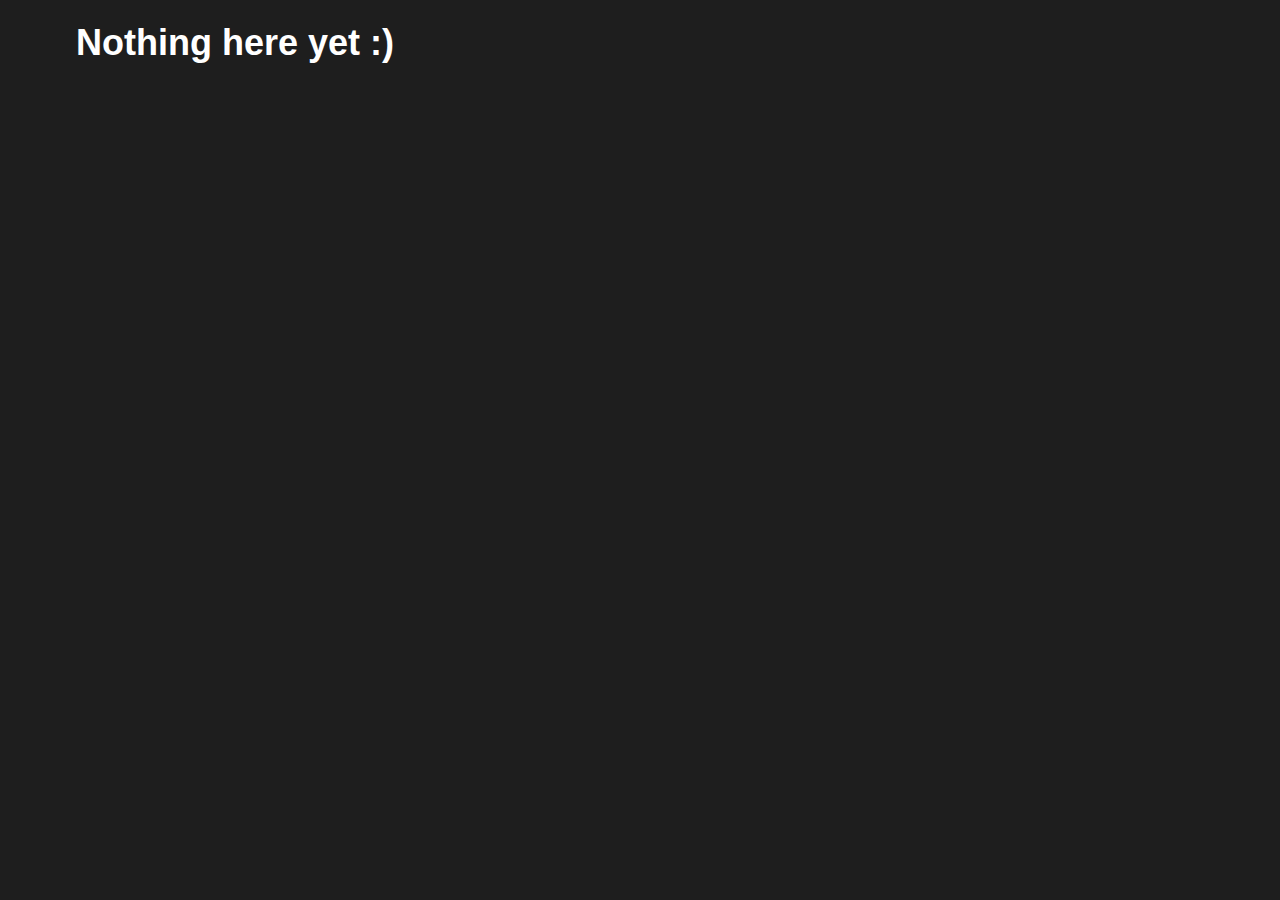
==== privacy.html @ 491a7178 "Add basic Support, Privacy Policy and Terms & Conditions page structure" ====
<!DOCTYPE html>
<html lang="en">
    <head>
        <meta charset="UTF-8">
        <meta name="viewport" content="width=device-width, initial-scale=1.0">

        <title>Privacy Policy</title>

        <link rel="stylesheet" href="resources/css/header.css">
        <link rel="stylesheet" href="resources/css/shared.css">
        <link rel="stylesheet" href="resources/css/footer.css">

        <link rel="apple-touch-icon" sizes="180x180" href="resources/favicon/apple-touch-icon.png">
        <link rel="icon" type="image/png" sizes="32x32" href="resources/favicon/favicon-32x32.png">
        <link rel="icon" type="image/png" sizes="16x16" href="resources/favicon/favicon-16x16.png">
        <link rel="icon" href="resources/favicon/favicon.ico">
        <link rel="manifest" href="resources/favicon/site.webmanifest">

    </head>
    
    <body>
        <h3>Nothing here yet :)</h3>
    </body>
</html>
---- resources/css/header.css ----
.app__header__link {
    display: flex;
    align-items: center;
    justify-content: center;
    gap: 0.5rem;
    text-decoration: none;
    color: var(--primary-color);
}

.app__header__icon {
    width: 2rem;
    border-radius: 0.25rem;
}

.app__header__name {
    font-size: 1rem;
    font-weight: 600;
}
---- resources/css/shared.css ----
:root {
    --primary-color: #FFFFFF;
    --secondary-color: #C7C7C7;
    --disabled-color: #969494;
    --background-color: #1E1E1E;
    --accent-color: #E3D58B;
    --contrast-color: #2D2A29;
}

* {
    margin: 0;
    padding: 0;
    box-sizing: border-box;
}

html {
    font-family: -apple-system, BlinkMacSystemFont, sans-serif;
    font-size: 18px;
    background-color: var(--background-color);
    color: var(--primary-color);
    line-height: 1.6;
}

h1 {
    font-size: 4rem;
    line-height: 1.2;
}

h2 {
    font-size: 3rem;
    font-weight: 400;
    line-height: 1.3;
}

h3 {
    font-size: 2rem;
    font-weight: 600;
    line-height: 1.4;
}

body {
    max-width: 1200px;
    margin: 0 auto;
    padding: 1rem 2rem;
}
---- resources/css/footer.css ----
.app__footer {
    display: flex;
    justify-content: center;
    gap: 3em;
    margin: 0 auto;
    align-items: center;
    max-width: 650px;
}

@media (max-width: 750px) {
    .app__footer {
        flex-direction: column;
        gap: 1em;
    }
}

.app__footer__link {
    flex: 1;
    text-decoration: none;
    color: var(--secondary-color);
    font-size: 0.75rem;
    text-align: center;
}

.app__footer__link:hover {
    font-weight: 600;
    color: var(--accent-color);
}

.app__footer__divider {
    background-color: var(--disabled-color);
    width: 1px;
    height: 2em;
    opacity: 0.2;
}

@media (max-width: 750px) {
    .app__footer__divider {
        height: 1px;
        width: 100%;
    }
}
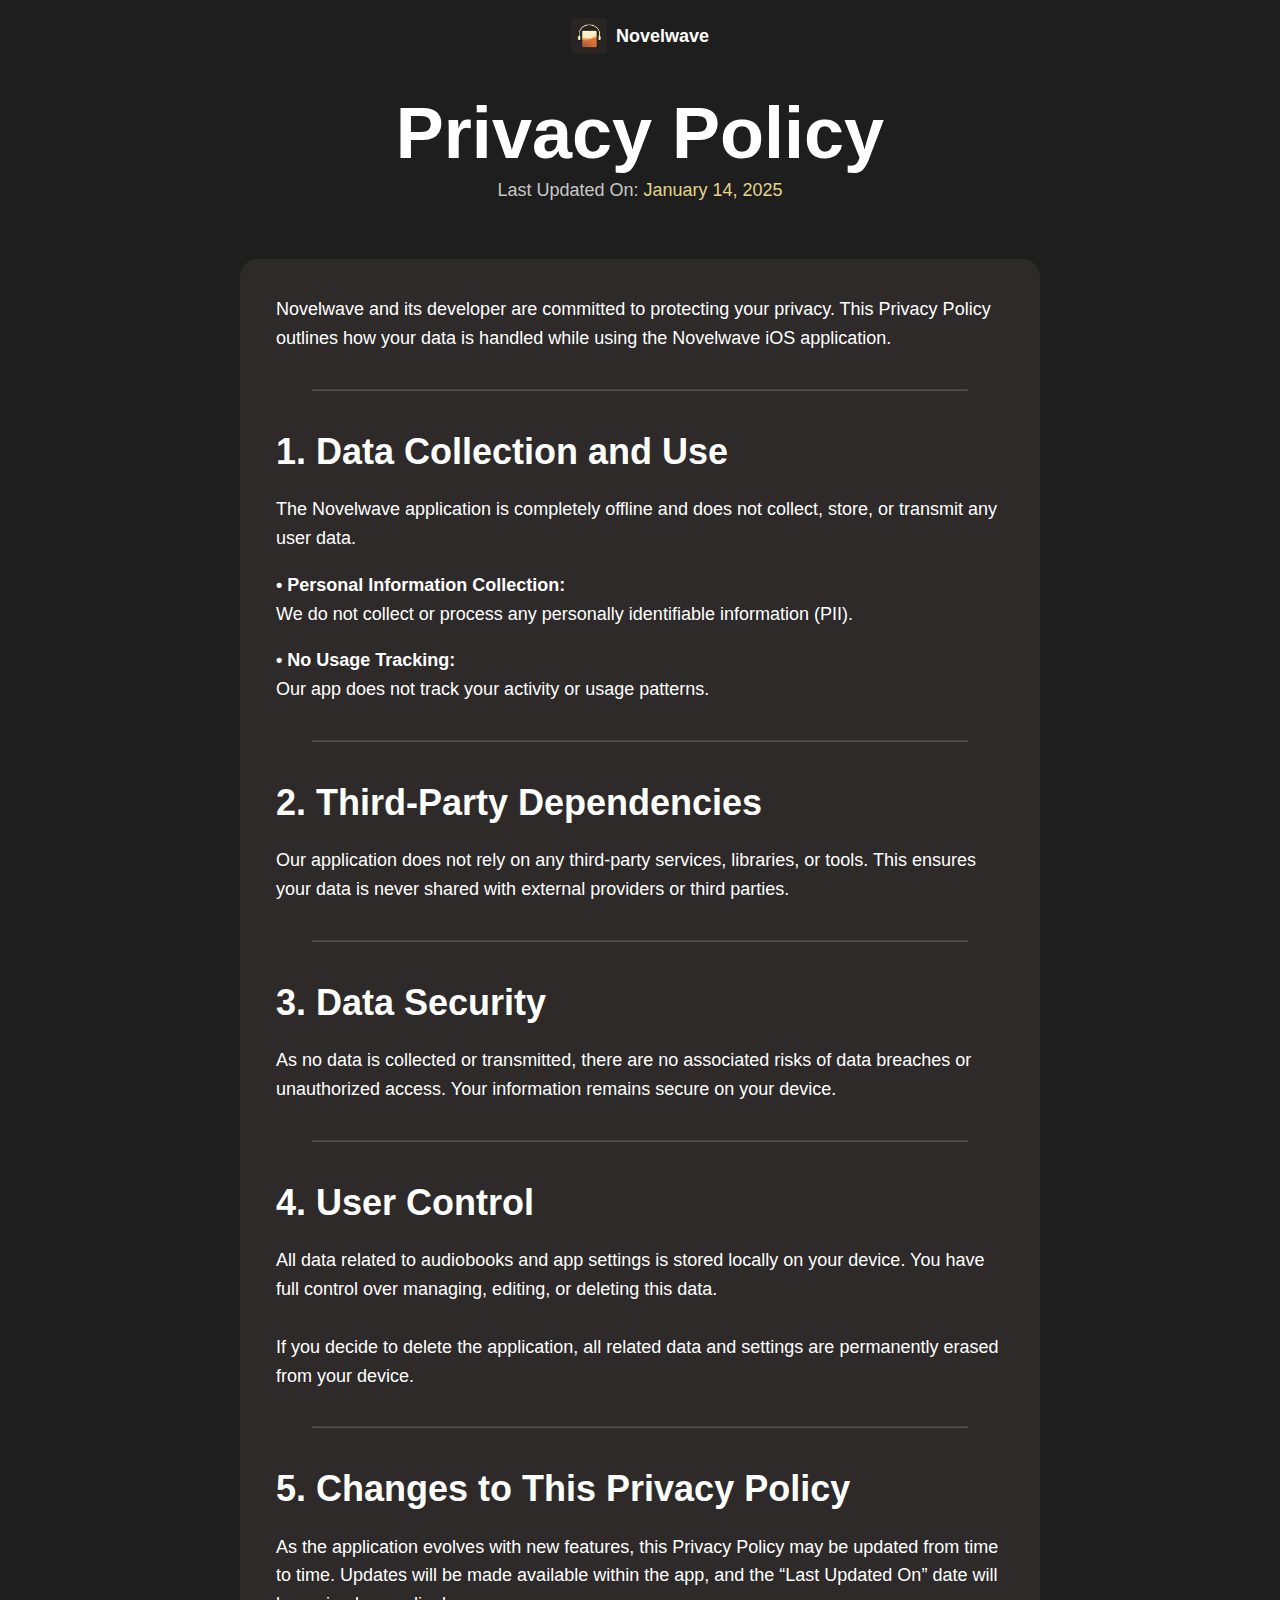
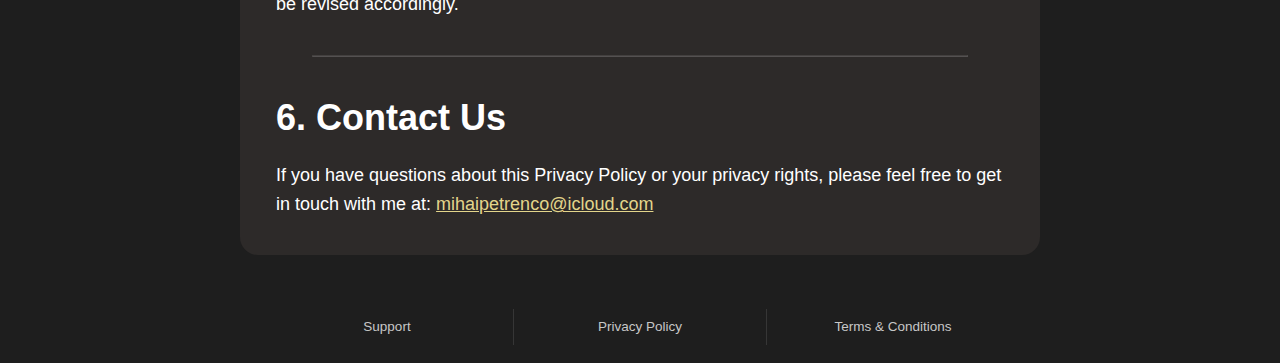
==== commit 5c830121: "Add Privacy Policy page structure" ====
--- a/privacy.html
+++ b/privacy.html
@@ -9,6 +9,7 @@
         <link rel="stylesheet" href="resources/css/header.css">
         <link rel="stylesheet" href="resources/css/shared.css">
         <link rel="stylesheet" href="resources/css/footer.css">
+        <link rel="stylesheet" href="resources/css/privacy.css">
 
         <link rel="apple-touch-icon" sizes="180x180" href="resources/favicon/apple-touch-icon.png">
         <link rel="icon" type="image/png" sizes="32x32" href="resources/favicon/favicon-32x32.png">
@@ -19,6 +20,79 @@
     </head>
     
     <body>
-        <h3>Nothing here yet :)</h3>
+
+        <!-- HEADER -->
+        <header class="app__header">
+            <a class="app__header__link" href="/">
+                <img class="app__header__icon" src="resources/icons/icon.novelwave.png" alt="Novelwave app icon">
+                <p class="app__header__name">Novelwave</p>
+            </a>
+        </header>
+
+        <!-- MAIN -->
+        <main>
+            <section class="privacy">
+                <h1 class="privacy__title">Privacy Policy</h1>
+                <p class="privacy__effective-date">Last Updated On: <span class="privacy__effective-date--date">January 14, 2025</span></p>
+                <div class="privacy__content">
+
+                    <p>
+                        Novelwave and its developer are committed to protecting your privacy. 
+                        This Privacy Policy outlines how your data is handled while using the Novelwave iOS application.
+                    </p>
+                    
+                    <hr>
+
+                    <h3>1. Data Collection and Use</h3>
+                    
+                    <p>
+                        The Novelwave application is completely offline and does not collect, store, or transmit any user data.
+                        <ul>
+                            <li>
+                                <strong>• Personal Information Collection:</strong><br />We do not collect or process any personally identifiable information (PII).
+                            </li> 
+                            <li>
+                                <strong>• No Usage Tracking:</strong><br />Our app does not track your activity or usage patterns.
+                            </li>
+                        </ul>
+                    </p>
+                    
+                    <hr>
+                    
+                    <h3>2. Third-Party Dependencies</h3>
+                    <p>Our application does not rely on any third-party services, libraries, or tools. This ensures your data is never shared with external providers or third parties.</p>
+
+                    <hr>
+
+                    <h3>3. Data Security</h3>
+                    <p>As no data is collected or transmitted, there are no associated risks of data breaches or unauthorized access. Your information remains secure on your device.</p>
+
+                    <hr>
+
+                    <h3>4. User Control</h3>
+                    <p>All data related to audiobooks and app settings is stored locally on your device. You have full control over managing, editing, or deleting this data.<br/ ><br/ >If you decide to delete the application, all related data and settings are permanently erased from your device.</p>
+                    
+                    <hr>
+
+                    <h3>5. Changes to This Privacy Policy</h3>
+                    <p>As the application evolves with new features, this Privacy Policy may be updated from time to time. Updates will be made available within the app, and the “Last Updated On” date will be revised accordingly.</p>
+
+                    <hr>
+
+                    <h3>6. Contact Us</h3>
+                    <p>If you have questions about this Privacy Policy or your privacy rights, please feel free to get in touch with me at: <a href="mailto:mihaipetrenco@icloud.com">mihaipetrenco@icloud.com</a></p>
+                    
+                </div>
+            </section>
+        </main>
+
+        <!-- FOOTER -->
+        <footer class="app__footer">
+            <a class="app__footer__link app__footer__link--support" href="/support">Support</a>
+            <div class="app__footer__divider"></div>
+            <a class="app__footer__link app__footer__link--privacy-policy" href="/privacy">Privacy Policy</a>
+            <div class="app__footer__divider"></div>
+            <a class="app__footer__link app__footer__link--terms-and-conditions" href="/terms">Terms & Conditions</a>
+        </footer>
     </body>
 </html>--- a/resources/css/privacy.css
+++ b/resources/css/privacy.css
@@ -0,0 +1,62 @@
+.privacy {
+    text-align: center;
+    margin: 0 auto;
+    max-width: 800px;
+}
+
+.privacy__title {
+    margin-top: 2rem;
+}
+
+@media (max-width: 750px) {
+
+    .privacy__title {
+        margin-top: 1rem;
+        font-size: 2rem;
+    }
+
+    .privacy__content__title {
+        font-size: 1.5rem;
+    }
+}
+
+.privacy__effective-date {
+    color: var(--secondary-color);
+}
+
+.privacy__effective-date--date {
+    color: var(--accent-color);
+}
+
+.privacy__content {
+    text-align: left;
+    padding: 2rem;
+    margin: 3rem 0;
+    border-radius: 1rem;
+    background-color: var(--contrast-color);
+}
+
+h3 {
+    font-size: 2rem;
+    font-weight: 600;
+    margin-bottom: 1rem;
+}
+
+ul {
+    list-style-type: none;
+    margin: 1rem 0;
+}
+
+li {
+    margin: 1rem 0;
+}
+
+hr {
+    color: var(--disabled-color);
+    opacity: 0.2;
+    margin: 2rem;
+}
+
+a {
+    color: var(--accent-color);
+}